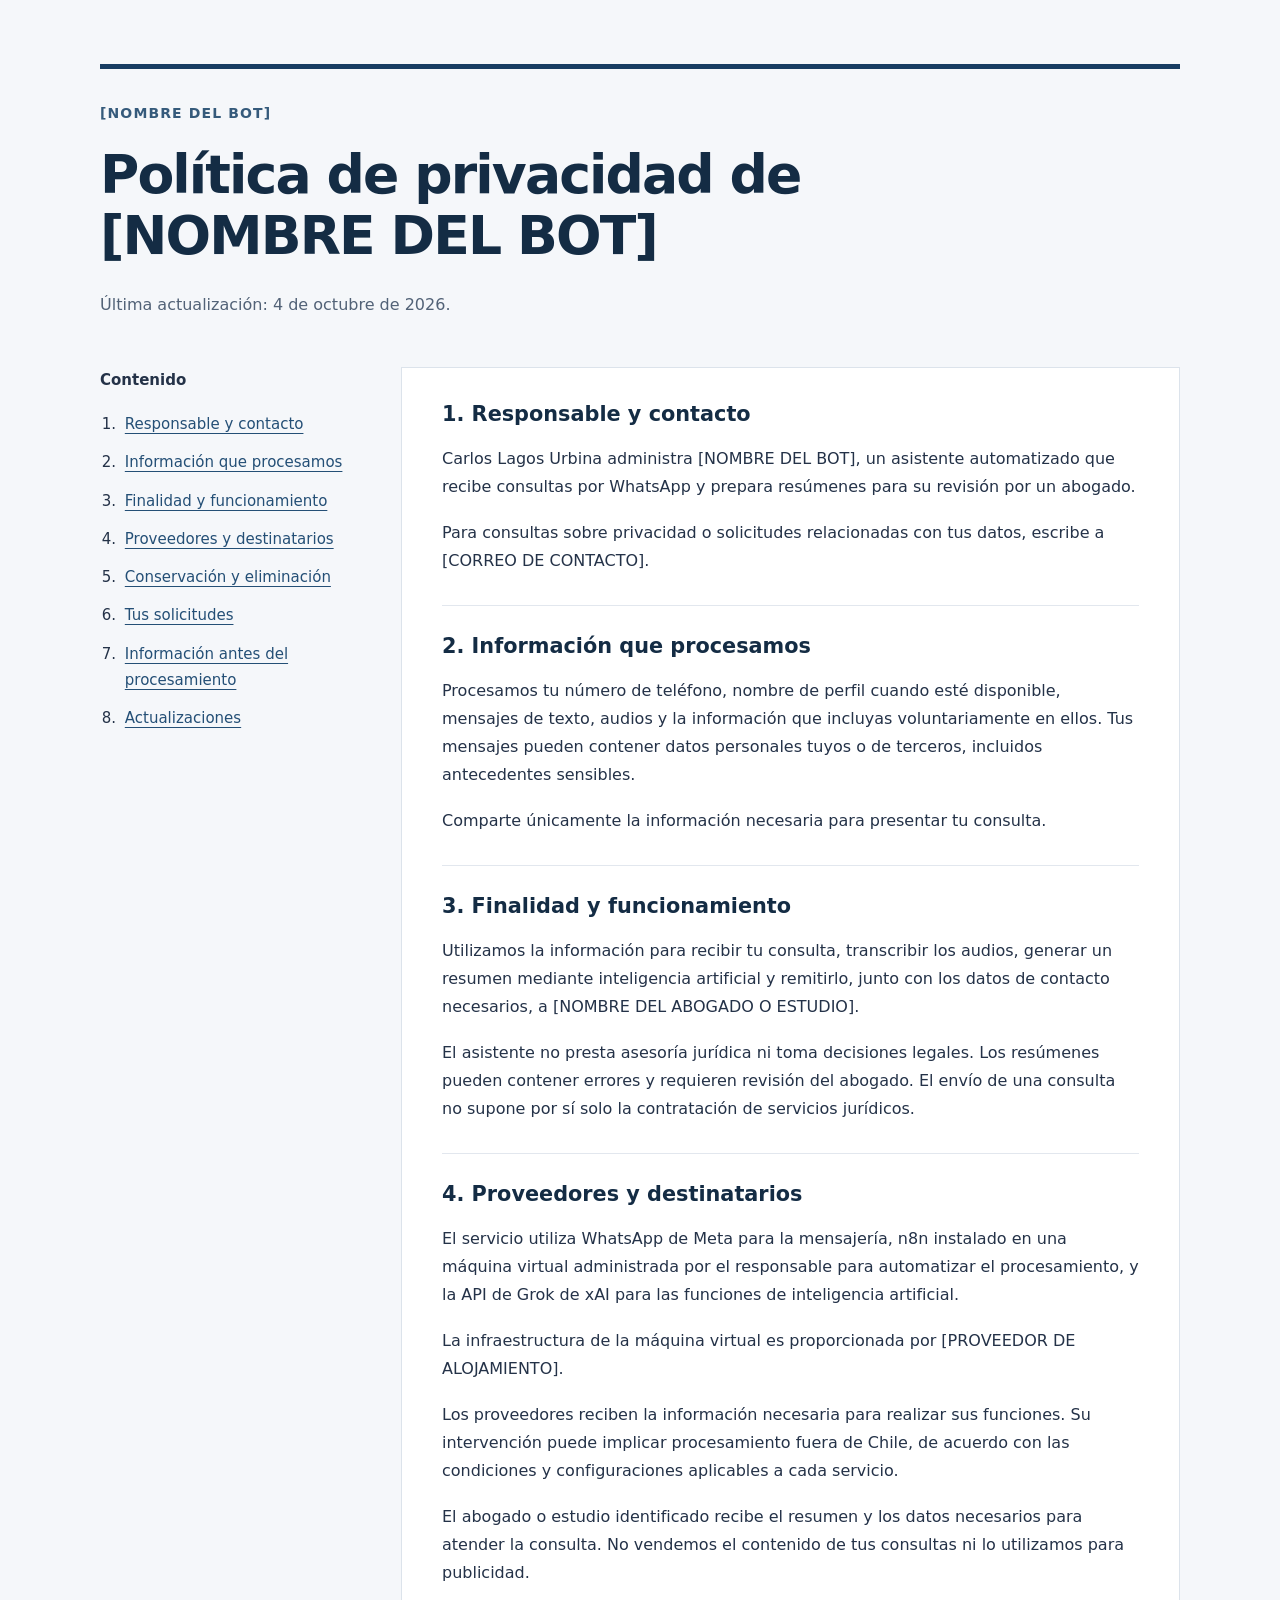
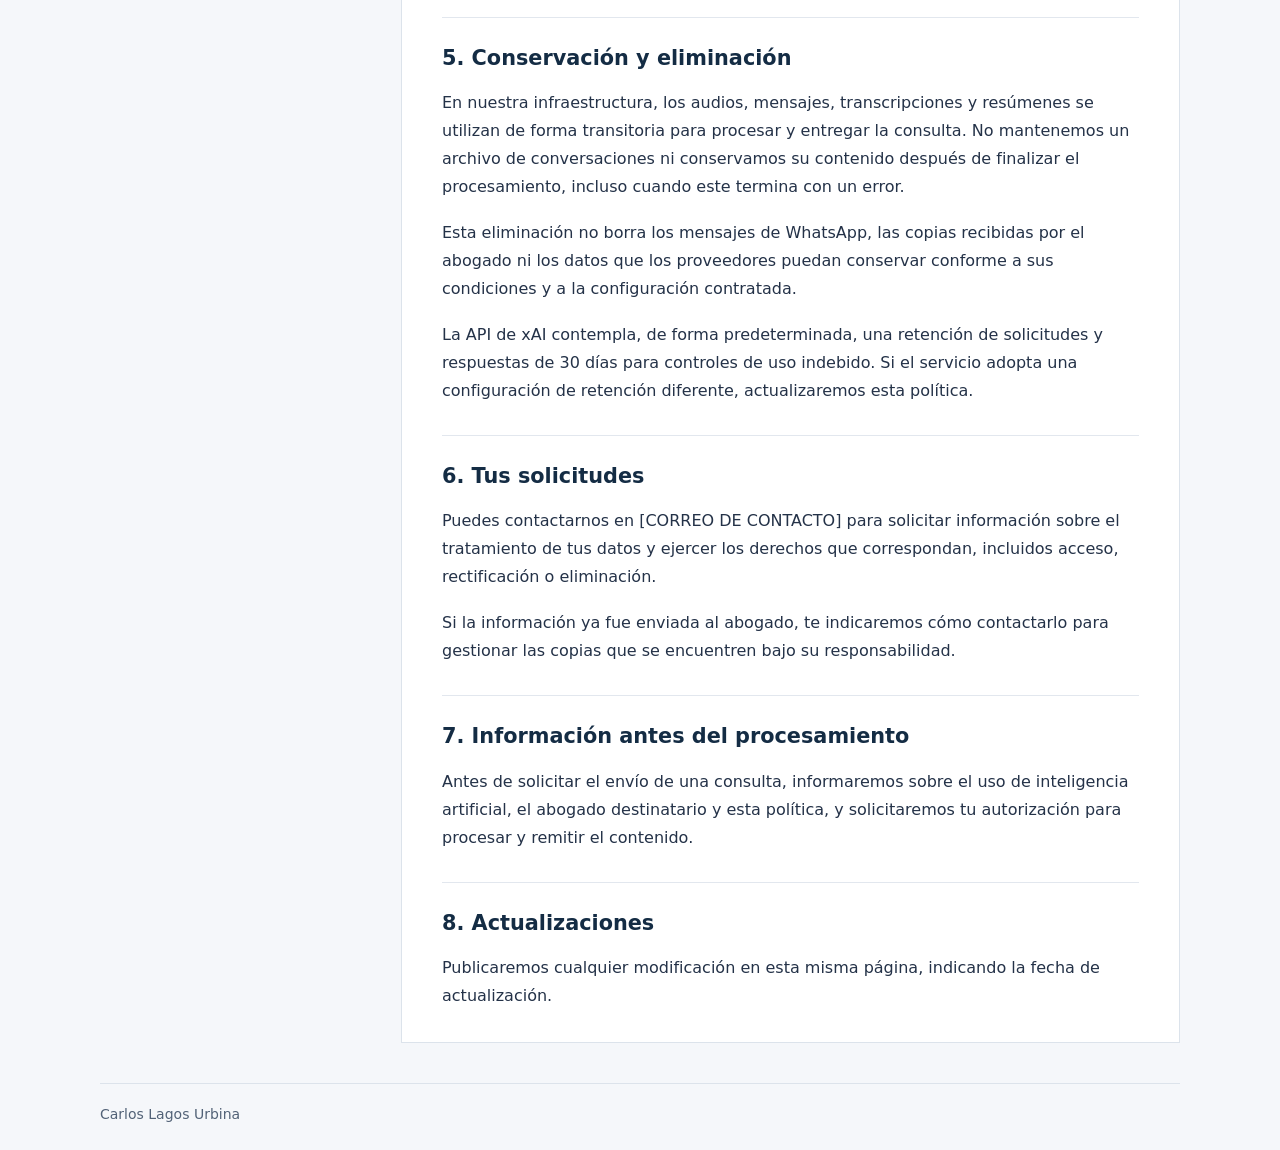
==== index.html @ d6b275cf "Add" ====
<!doctype html>
<html lang="es-CL">
<head>
<meta charset="utf-8">
<meta name="viewport" content="width=device-width, initial-scale=1">
<title>Política de privacidad de [NOMBRE DEL BOT]</title>
<meta name="description" content="Política de privacidad del asistente de consultas por WhatsApp administrado por Carlos Lagos Urbina.">
<meta name="color-scheme" content="light">
<link rel="stylesheet" href="./styles.css">
</head>
<body>
<a class="skip" href="#contenido">Ir al contenido</a>
<div class="layout">
<header><p class="eyebrow">[NOMBRE DEL BOT]</p><h1>Política de privacidad de [NOMBRE DEL BOT]</h1><p class="updated">Última actualización: <time datetime="2026-10-04">4 de octubre de 2026</time>.</p></header>
<div class="columns"><nav aria-label="Índice de la política"><p class="nav-title">Contenido</p><ol><li><a href="#seccion-1">Responsable y contacto</a></li><li><a href="#seccion-2">Información que procesamos</a></li><li><a href="#seccion-3">Finalidad y funcionamiento</a></li><li><a href="#seccion-4">Proveedores y destinatarios</a></li><li><a href="#seccion-5">Conservación y eliminación</a></li><li><a href="#seccion-6">Tus solicitudes</a></li><li><a href="#seccion-7">Información antes del procesamiento</a></li><li><a href="#seccion-8">Actualizaciones</a></li></ol></nav><main id="contenido"><section id="seccion-1" aria-labelledby="titulo-1"><h2 id="titulo-1">1. Responsable y contacto</h2><p>Carlos Lagos Urbina administra [NOMBRE DEL BOT], un asistente automatizado que recibe consultas por WhatsApp y prepara resúmenes para su revisión por un abogado.</p><p>Para consultas sobre privacidad o solicitudes relacionadas con tus datos, escribe a [CORREO DE CONTACTO].</p></section><section id="seccion-2" aria-labelledby="titulo-2"><h2 id="titulo-2">2. Información que procesamos</h2><p>Procesamos tu número de teléfono, nombre de perfil cuando esté disponible, mensajes de texto, audios y la información que incluyas voluntariamente en ellos. Tus mensajes pueden contener datos personales tuyos o de terceros, incluidos antecedentes sensibles.</p><p>Comparte únicamente la información necesaria para presentar tu consulta.</p></section><section id="seccion-3" aria-labelledby="titulo-3"><h2 id="titulo-3">3. Finalidad y funcionamiento</h2><p>Utilizamos la información para recibir tu consulta, transcribir los audios, generar un resumen mediante inteligencia artificial y remitirlo, junto con los datos de contacto necesarios, a [NOMBRE DEL ABOGADO O ESTUDIO].</p><p>El asistente no presta asesoría jurídica ni toma decisiones legales. Los resúmenes pueden contener errores y requieren revisión del abogado. El envío de una consulta no supone por sí solo la contratación de servicios jurídicos.</p></section><section id="seccion-4" aria-labelledby="titulo-4"><h2 id="titulo-4">4. Proveedores y destinatarios</h2><p>El servicio utiliza WhatsApp de Meta para la mensajería, n8n instalado en una máquina virtual administrada por el responsable para automatizar el procesamiento, y la API de Grok de xAI para las funciones de inteligencia artificial.</p><p>La infraestructura de la máquina virtual es proporcionada por [PROVEEDOR DE ALOJAMIENTO].</p><p>Los proveedores reciben la información necesaria para realizar sus funciones. Su intervención puede implicar procesamiento fuera de Chile, de acuerdo con las condiciones y configuraciones aplicables a cada servicio.</p><p>El abogado o estudio identificado recibe el resumen y los datos necesarios para atender la consulta. No vendemos el contenido de tus consultas ni lo utilizamos para publicidad.</p></section><section id="seccion-5" aria-labelledby="titulo-5"><h2 id="titulo-5">5. Conservación y eliminación</h2><p>En nuestra infraestructura, los audios, mensajes, transcripciones y resúmenes se utilizan de forma transitoria para procesar y entregar la consulta. No mantenemos un archivo de conversaciones ni conservamos su contenido después de finalizar el procesamiento, incluso cuando este termina con un error.</p><p>Esta eliminación no borra los mensajes de WhatsApp, las copias recibidas por el abogado ni los datos que los proveedores puedan conservar conforme a sus condiciones y a la configuración contratada.</p><p>La API de xAI contempla, de forma predeterminada, una retención de solicitudes y respuestas de 30 días para controles de uso indebido. Si el servicio adopta una configuración de retención diferente, actualizaremos esta política.</p></section><section id="seccion-6" aria-labelledby="titulo-6"><h2 id="titulo-6">6. Tus solicitudes</h2><p>Puedes contactarnos en [CORREO DE CONTACTO] para solicitar información sobre el tratamiento de tus datos y ejercer los derechos que correspondan, incluidos acceso, rectificación o eliminación.</p><p>Si la información ya fue enviada al abogado, te indicaremos cómo contactarlo para gestionar las copias que se encuentren bajo su responsabilidad.</p></section><section id="seccion-7" aria-labelledby="titulo-7"><h2 id="titulo-7">7. Información antes del procesamiento</h2><p>Antes de solicitar el envío de una consulta, informaremos sobre el uso de inteligencia artificial, el abogado destinatario y esta política, y solicitaremos tu autorización para procesar y remitir el contenido.</p></section><section id="seccion-8" aria-labelledby="titulo-8"><h2 id="titulo-8">8. Actualizaciones</h2><p>Publicaremos cualquier modificación en esta misma página, indicando la fecha de actualización.</p></section></main></div>
<footer>Carlos Lagos Urbina</footer>
</div>
</body>
</html>
---- styles.css ----
*{box-sizing:border-box}html{scroll-padding-top:2rem}body{margin:0;background:#f5f7fa;color:#243248;font:1rem/1.75 system-ui,-apple-system,BlinkMacSystemFont,"Segoe UI",sans-serif}.layout{max-width:1160px;margin:auto;padding:64px 40px 24px}header{border-top:5px solid #183d62;padding-top:32px;margin-bottom:48px}.eyebrow{font-weight:700;color:#355a7b;letter-spacing:.08em;font-size:.875rem}h1{font-size:clamp(2rem,5vw,3.35rem);line-height:1.15;letter-spacing:-.035em;max-width:900px;margin:18px 0 24px;color:#142c44;overflow-wrap:anywhere}.updated{color:#526277}.columns{display:grid;grid-template-columns:245px minmax(0,1fr);gap:56px}nav{align-self:start;position:sticky;top:24px;font-size:.9375rem}.nav-title{font-weight:700;margin-top:0}ol{padding-left:1.3rem}li{padding-left:.25rem;margin-bottom:12px}a{color:#244f76;text-underline-offset:4px}a:hover{color:#0b243c}a:focus-visible{outline:3px solid #a65c00;outline-offset:4px}main{min-width:0;background:white;border:1px solid #dce3eb;padding:32px 40px}section+section{border-top:1px solid #e2e7ee;margin-top:30px;padding-top:26px}h2{font-size:1.3rem;line-height:1.4;color:#142c44;margin:0 0 16px}p{margin:0 0 18px;overflow-wrap:anywhere}section p:last-child{margin-bottom:0}footer{margin-top:40px;border-top:1px solid #dce3eb;padding-top:18px;font-size:.875rem;color:#526277}.skip{position:absolute;left:16px;top:-100px;background:white;padding:12px;z-index:10}.skip:focus{top:12px}@media(max-width:800px){.layout{padding:28px 20px 20px}.columns{grid-template-columns:1fr;gap:24px}header{margin-bottom:24px}nav{position:static}nav ol{columns:2;column-gap:28px}nav li{break-inside:avoid}main{padding:24px}}@media(max-width:440px){nav ol{columns:1}main{padding:22px 18px}}@media print{body{background:white;color:black}.layout{padding:0;max-width:none}.columns{display:block}nav,.skip{display:none}main{border:0;padding:0}header{margin-bottom:24px}h1{font-size:26pt}h2{break-after:avoid}p{orphans:3;widows:3}}
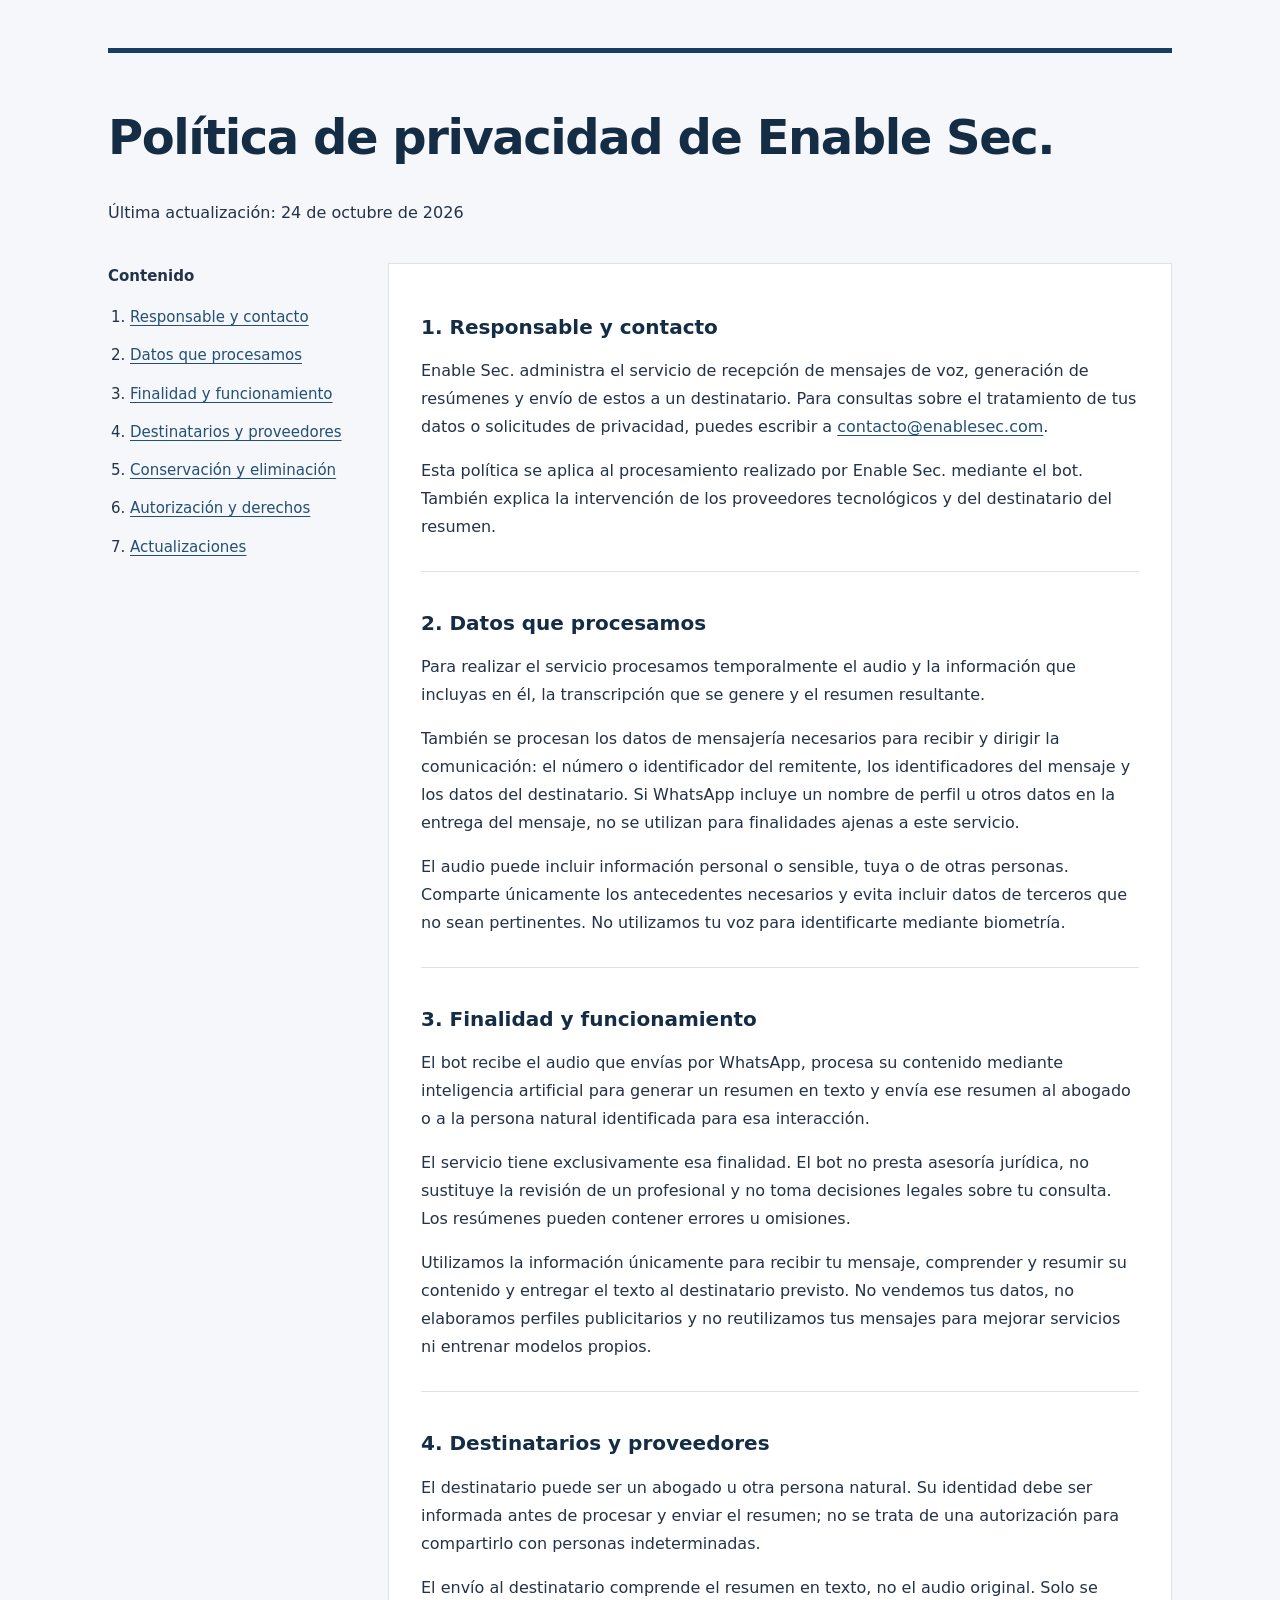
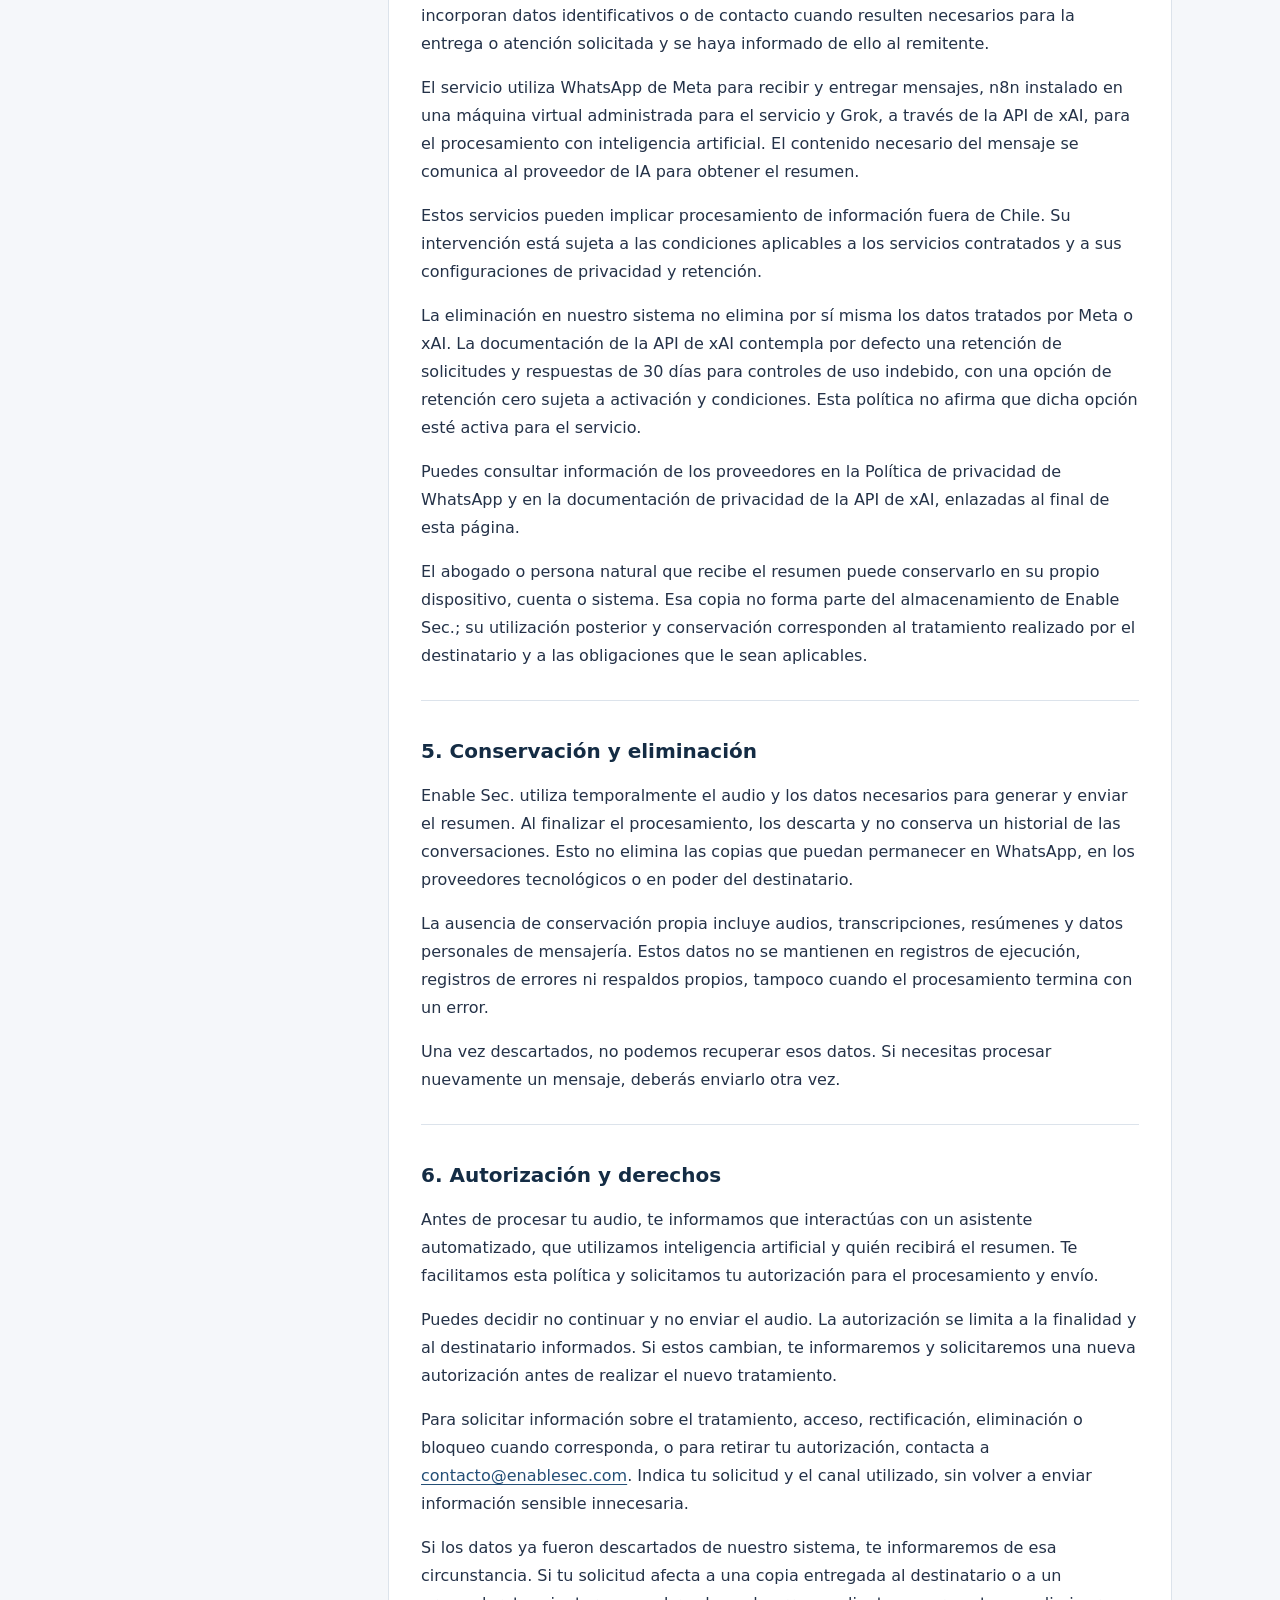
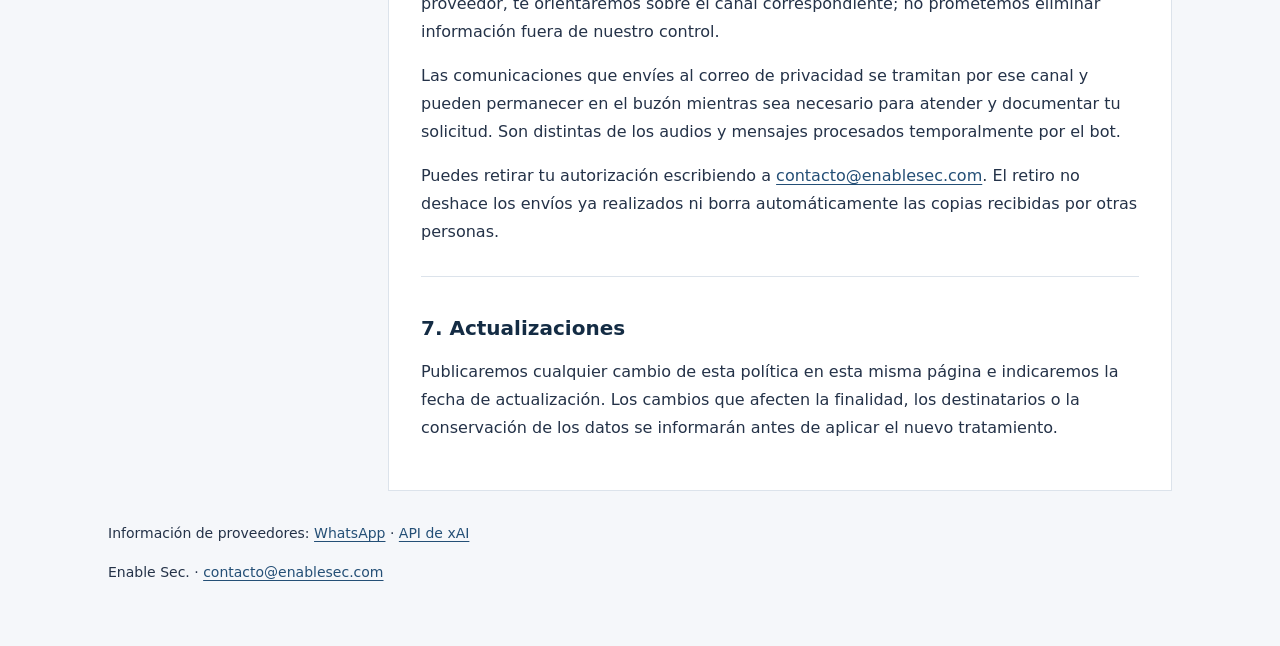
==== commit 48c66252: "Add files via upload" ====
--- a/index.html
+++ b/index.html
@@ -1,19 +1 @@
-<!doctype html>
-<html lang="es-CL">
-<head>
-<meta charset="utf-8">
-<meta name="viewport" content="width=device-width, initial-scale=1">
-<title>Política de privacidad de [NOMBRE DEL BOT]</title>
-<meta name="description" content="Política de privacidad del asistente de consultas por WhatsApp administrado por Carlos Lagos Urbina.">
-<meta name="color-scheme" content="light">
-<link rel="stylesheet" href="./styles.css">
-</head>
-<body>
-<a class="skip" href="#contenido">Ir al contenido</a>
-<div class="layout">
-<header><p class="eyebrow">[NOMBRE DEL BOT]</p><h1>Política de privacidad de [NOMBRE DEL BOT]</h1><p class="updated">Última actualización: <time datetime="2026-10-04">4 de octubre de 2026</time>.</p></header>
-<div class="columns"><nav aria-label="Índice de la política"><p class="nav-title">Contenido</p><ol><li><a href="#seccion-1">Responsable y contacto</a></li><li><a href="#seccion-2">Información que procesamos</a></li><li><a href="#seccion-3">Finalidad y funcionamiento</a></li><li><a href="#seccion-4">Proveedores y destinatarios</a></li><li><a href="#seccion-5">Conservación y eliminación</a></li><li><a href="#seccion-6">Tus solicitudes</a></li><li><a href="#seccion-7">Información antes del procesamiento</a></li><li><a href="#seccion-8">Actualizaciones</a></li></ol></nav><main id="contenido"><section id="seccion-1" aria-labelledby="titulo-1"><h2 id="titulo-1">1. Responsable y contacto</h2><p>Carlos Lagos Urbina administra [NOMBRE DEL BOT], un asistente automatizado que recibe consultas por WhatsApp y prepara resúmenes para su revisión por un abogado.</p><p>Para consultas sobre privacidad o solicitudes relacionadas con tus datos, escribe a [CORREO DE CONTACTO].</p></section><section id="seccion-2" aria-labelledby="titulo-2"><h2 id="titulo-2">2. Información que procesamos</h2><p>Procesamos tu número de teléfono, nombre de perfil cuando esté disponible, mensajes de texto, audios y la información que incluyas voluntariamente en ellos. Tus mensajes pueden contener datos personales tuyos o de terceros, incluidos antecedentes sensibles.</p><p>Comparte únicamente la información necesaria para presentar tu consulta.</p></section><section id="seccion-3" aria-labelledby="titulo-3"><h2 id="titulo-3">3. Finalidad y funcionamiento</h2><p>Utilizamos la información para recibir tu consulta, transcribir los audios, generar un resumen mediante inteligencia artificial y remitirlo, junto con los datos de contacto necesarios, a [NOMBRE DEL ABOGADO O ESTUDIO].</p><p>El asistente no presta asesoría jurídica ni toma decisiones legales. Los resúmenes pueden contener errores y requieren revisión del abogado. El envío de una consulta no supone por sí solo la contratación de servicios jurídicos.</p></section><section id="seccion-4" aria-labelledby="titulo-4"><h2 id="titulo-4">4. Proveedores y destinatarios</h2><p>El servicio utiliza WhatsApp de Meta para la mensajería, n8n instalado en una máquina virtual administrada por el responsable para automatizar el procesamiento, y la API de Grok de xAI para las funciones de inteligencia artificial.</p><p>La infraestructura de la máquina virtual es proporcionada por [PROVEEDOR DE ALOJAMIENTO].</p><p>Los proveedores reciben la información necesaria para realizar sus funciones. Su intervención puede implicar procesamiento fuera de Chile, de acuerdo con las condiciones y configuraciones aplicables a cada servicio.</p><p>El abogado o estudio identificado recibe el resumen y los datos necesarios para atender la consulta. No vendemos el contenido de tus consultas ni lo utilizamos para publicidad.</p></section><section id="seccion-5" aria-labelledby="titulo-5"><h2 id="titulo-5">5. Conservación y eliminación</h2><p>En nuestra infraestructura, los audios, mensajes, transcripciones y resúmenes se utilizan de forma transitoria para procesar y entregar la consulta. No mantenemos un archivo de conversaciones ni conservamos su contenido después de finalizar el procesamiento, incluso cuando este termina con un error.</p><p>Esta eliminación no borra los mensajes de WhatsApp, las copias recibidas por el abogado ni los datos que los proveedores puedan conservar conforme a sus condiciones y a la configuración contratada.</p><p>La API de xAI contempla, de forma predeterminada, una retención de solicitudes y respuestas de 30 días para controles de uso indebido. Si el servicio adopta una configuración de retención diferente, actualizaremos esta política.</p></section><section id="seccion-6" aria-labelledby="titulo-6"><h2 id="titulo-6">6. Tus solicitudes</h2><p>Puedes contactarnos en [CORREO DE CONTACTO] para solicitar información sobre el tratamiento de tus datos y ejercer los derechos que correspondan, incluidos acceso, rectificación o eliminación.</p><p>Si la información ya fue enviada al abogado, te indicaremos cómo contactarlo para gestionar las copias que se encuentren bajo su responsabilidad.</p></section><section id="seccion-7" aria-labelledby="titulo-7"><h2 id="titulo-7">7. Información antes del procesamiento</h2><p>Antes de solicitar el envío de una consulta, informaremos sobre el uso de inteligencia artificial, el abogado destinatario y esta política, y solicitaremos tu autorización para procesar y remitir el contenido.</p></section><section id="seccion-8" aria-labelledby="titulo-8"><h2 id="titulo-8">8. Actualizaciones</h2><p>Publicaremos cualquier modificación en esta misma página, indicando la fecha de actualización.</p></section></main></div>
-<footer>Carlos Lagos Urbina</footer>
-</div>
-</body>
-</html>
+<!doctype html><html lang="es-CL"><head><meta charset="utf-8"><meta name="viewport" content="width=device-width,initial-scale=1"><title>Política de privacidad de Enable Sec.</title><meta name="description" content="Tratamiento temporal de audios para generar resúmenes y enviarlos al destinatario informado mediante el bot de Enable Sec."><style>*{box-sizing:border-box}body{margin:0;background:#f5f7fa;color:#243248;font:1rem/1.75 system-ui,-apple-system,"Segoe UI",sans-serif}.layout{max-width:1120px;margin:auto;padding:48px 28px}header{border-top:5px solid #183d62;padding-top:24px;margin-bottom:36px}h1{font-size:clamp(2rem,5vw,3rem);line-height:1.2;color:#142c44;letter-spacing:-.03em}h2{font-size:1.25rem;line-height:1.4;color:#142c44}.columns{display:grid;grid-template-columns:240px minmax(0,1fr);gap:40px}nav{position:sticky;top:24px;align-self:start;font-size:.9375rem}nav ol{padding-left:22px}li{margin:0 0 12px}main{background:white;border:1px solid #dce3eb;padding:32px}section+section{border-top:1px solid #dce3eb;margin-top:30px;padding-top:20px}p{overflow-wrap:anywhere}a{color:#244f76;text-underline-offset:3px}a:focus-visible{outline:3px solid #a65c00;outline-offset:4px}footer{margin-top:30px;font-size:.875rem}.skip{position:absolute;top:-80px;left:12px;background:white;padding:10px}.skip:focus{top:10px}section{scroll-margin-top:24px}@media(max-width:780px){.columns{grid-template-columns:1fr;gap:20px}nav{position:static}.layout{padding:24px 18px}main{padding:24px 20px}}@media print{nav,.skip{display:none}.columns{display:block}.layout,main{padding:0}main{border:0}body{background:white}h2{break-after:avoid}}</style></head><body><a class="skip" href="#contenido">Ir al contenido</a><div class="layout"><header><h1>Política de privacidad de Enable Sec.</h1><p>Última actualización: <time datetime="2026-10-24">24 de octubre de 2026</time></p></header><div class="columns"><nav aria-label="Contenido"><strong>Contenido</strong><ol><li><a href="#seccion-1">Responsable y contacto</a></li><li><a href="#seccion-2">Datos que procesamos</a></li><li><a href="#seccion-3">Finalidad y funcionamiento</a></li><li><a href="#seccion-4">Destinatarios y proveedores</a></li><li><a href="#seccion-5">Conservación y eliminación</a></li><li><a href="#seccion-6">Autorización y derechos</a></li><li><a href="#seccion-7">Actualizaciones</a></li></ol></nav><main id="contenido"><section id="seccion-1"><h2>1. Responsable y contacto</h2><p>Enable Sec. administra el servicio de recepción de mensajes de voz, generación de resúmenes y envío de estos a un destinatario. Para consultas sobre el tratamiento de tus datos o solicitudes de privacidad, puedes escribir a <a href="mailto:contacto@enablesec.com">contacto@enablesec.com</a>.</p><p>Esta política se aplica al procesamiento realizado por Enable Sec. mediante el bot. También explica la intervención de los proveedores tecnológicos y del destinatario del resumen.</p></section><section id="seccion-2"><h2>2. Datos que procesamos</h2><p>Para realizar el servicio procesamos temporalmente el audio y la información que incluyas en él, la transcripción que se genere y el resumen resultante.</p><p>También se procesan los datos de mensajería necesarios para recibir y dirigir la comunicación: el número o identificador del remitente, los identificadores del mensaje y los datos del destinatario. Si WhatsApp incluye un nombre de perfil u otros datos en la entrega del mensaje, no se utilizan para finalidades ajenas a este servicio.</p><p>El audio puede incluir información personal o sensible, tuya o de otras personas. Comparte únicamente los antecedentes necesarios y evita incluir datos de terceros que no sean pertinentes. No utilizamos tu voz para identificarte mediante biometría.</p></section><section id="seccion-3"><h2>3. Finalidad y funcionamiento</h2><p>El bot recibe el audio que envías por WhatsApp, procesa su contenido mediante inteligencia artificial para generar un resumen en texto y envía ese resumen al abogado o a la persona natural identificada para esa interacción.</p><p>El servicio tiene exclusivamente esa finalidad. El bot no presta asesoría jurídica, no sustituye la revisión de un profesional y no toma decisiones legales sobre tu consulta. Los resúmenes pueden contener errores u omisiones.</p><p>Utilizamos la información únicamente para recibir tu mensaje, comprender y resumir su contenido y entregar el texto al destinatario previsto. No vendemos tus datos, no elaboramos perfiles publicitarios y no reutilizamos tus mensajes para mejorar servicios ni entrenar modelos propios.</p></section><section id="seccion-4"><h2>4. Destinatarios y proveedores</h2><p>El destinatario puede ser un abogado u otra persona natural. Su identidad debe ser informada antes de procesar y enviar el resumen; no se trata de una autorización para compartirlo con personas indeterminadas.</p><p>El envío al destinatario comprende el resumen en texto, no el audio original. Solo se incorporan datos identificativos o de contacto cuando resulten necesarios para la entrega o atención solicitada y se haya informado de ello al remitente.</p><p>El servicio utiliza WhatsApp de Meta para recibir y entregar mensajes, n8n instalado en una máquina virtual administrada para el servicio y Grok, a través de la API de xAI, para el procesamiento con inteligencia artificial. El contenido necesario del mensaje se comunica al proveedor de IA para obtener el resumen.</p><p>Estos servicios pueden implicar procesamiento de información fuera de Chile. Su intervención está sujeta a las condiciones aplicables a los servicios contratados y a sus configuraciones de privacidad y retención.</p><p>La eliminación en nuestro sistema no elimina por sí misma los datos tratados por Meta o xAI. La documentación de la API de xAI contempla por defecto una retención de solicitudes y respuestas de 30 días para controles de uso indebido, con una opción de retención cero sujeta a activación y condiciones. Esta política no afirma que dicha opción esté activa para el servicio.</p><p>Puedes consultar información de los proveedores en la Política de privacidad de WhatsApp y en la documentación de privacidad de la API de xAI, enlazadas al final de esta página.</p><p>El abogado o persona natural que recibe el resumen puede conservarlo en su propio dispositivo, cuenta o sistema. Esa copia no forma parte del almacenamiento de Enable Sec.; su utilización posterior y conservación corresponden al tratamiento realizado por el destinatario y a las obligaciones que le sean aplicables.</p></section><section id="seccion-5"><h2>5. Conservación y eliminación</h2><p>Enable Sec. utiliza temporalmente el audio y los datos necesarios para generar y enviar el resumen. Al finalizar el procesamiento, los descarta y no conserva un historial de las conversaciones. Esto no elimina las copias que puedan permanecer en WhatsApp, en los proveedores tecnológicos o en poder del destinatario.</p><p>La ausencia de conservación propia incluye audios, transcripciones, resúmenes y datos personales de mensajería. Estos datos no se mantienen en registros de ejecución, registros de errores ni respaldos propios, tampoco cuando el procesamiento termina con un error.</p><p>Una vez descartados, no podemos recuperar esos datos. Si necesitas procesar nuevamente un mensaje, deberás enviarlo otra vez.</p></section><section id="seccion-6"><h2>6. Autorización y derechos</h2><p>Antes de procesar tu audio, te informamos que interactúas con un asistente automatizado, que utilizamos inteligencia artificial y quién recibirá el resumen. Te facilitamos esta política y solicitamos tu autorización para el procesamiento y envío.</p><p>Puedes decidir no continuar y no enviar el audio. La autorización se limita a la finalidad y al destinatario informados. Si estos cambian, te informaremos y solicitaremos una nueva autorización antes de realizar el nuevo tratamiento.</p><p>Para solicitar información sobre el tratamiento, acceso, rectificación, eliminación o bloqueo cuando corresponda, o para retirar tu autorización, contacta a <a href="mailto:contacto@enablesec.com">contacto@enablesec.com</a>. Indica tu solicitud y el canal utilizado, sin volver a enviar información sensible innecesaria.</p><p>Si los datos ya fueron descartados de nuestro sistema, te informaremos de esa circunstancia. Si tu solicitud afecta a una copia entregada al destinatario o a un proveedor, te orientaremos sobre el canal correspondiente; no prometemos eliminar información fuera de nuestro control.</p><p>Las comunicaciones que envíes al correo de privacidad se tramitan por ese canal y pueden permanecer en el buzón mientras sea necesario para atender y documentar tu solicitud. Son distintas de los audios y mensajes procesados temporalmente por el bot.</p><p>Puedes retirar tu autorización escribiendo a <a href="mailto:contacto@enablesec.com">contacto@enablesec.com</a>. El retiro no deshace los envíos ya realizados ni borra automáticamente las copias recibidas por otras personas.</p></section><section id="seccion-7"><h2>7. Actualizaciones</h2><p>Publicaremos cualquier cambio de esta política en esta misma página e indicaremos la fecha de actualización. Los cambios que afecten la finalidad, los destinatarios o la conservación de los datos se informarán antes de aplicar el nuevo tratamiento.</p></section></main></div><footer><p>Información de proveedores: <a href="https://www.whatsapp.com/legal/privacy-policy">WhatsApp</a> · <a href="https://docs.x.ai/developers/faq/security">API de xAI</a></p><p>Enable Sec. · <a href="mailto:contacto@enablesec.com">contacto@enablesec.com</a></p></footer></div></body></html>
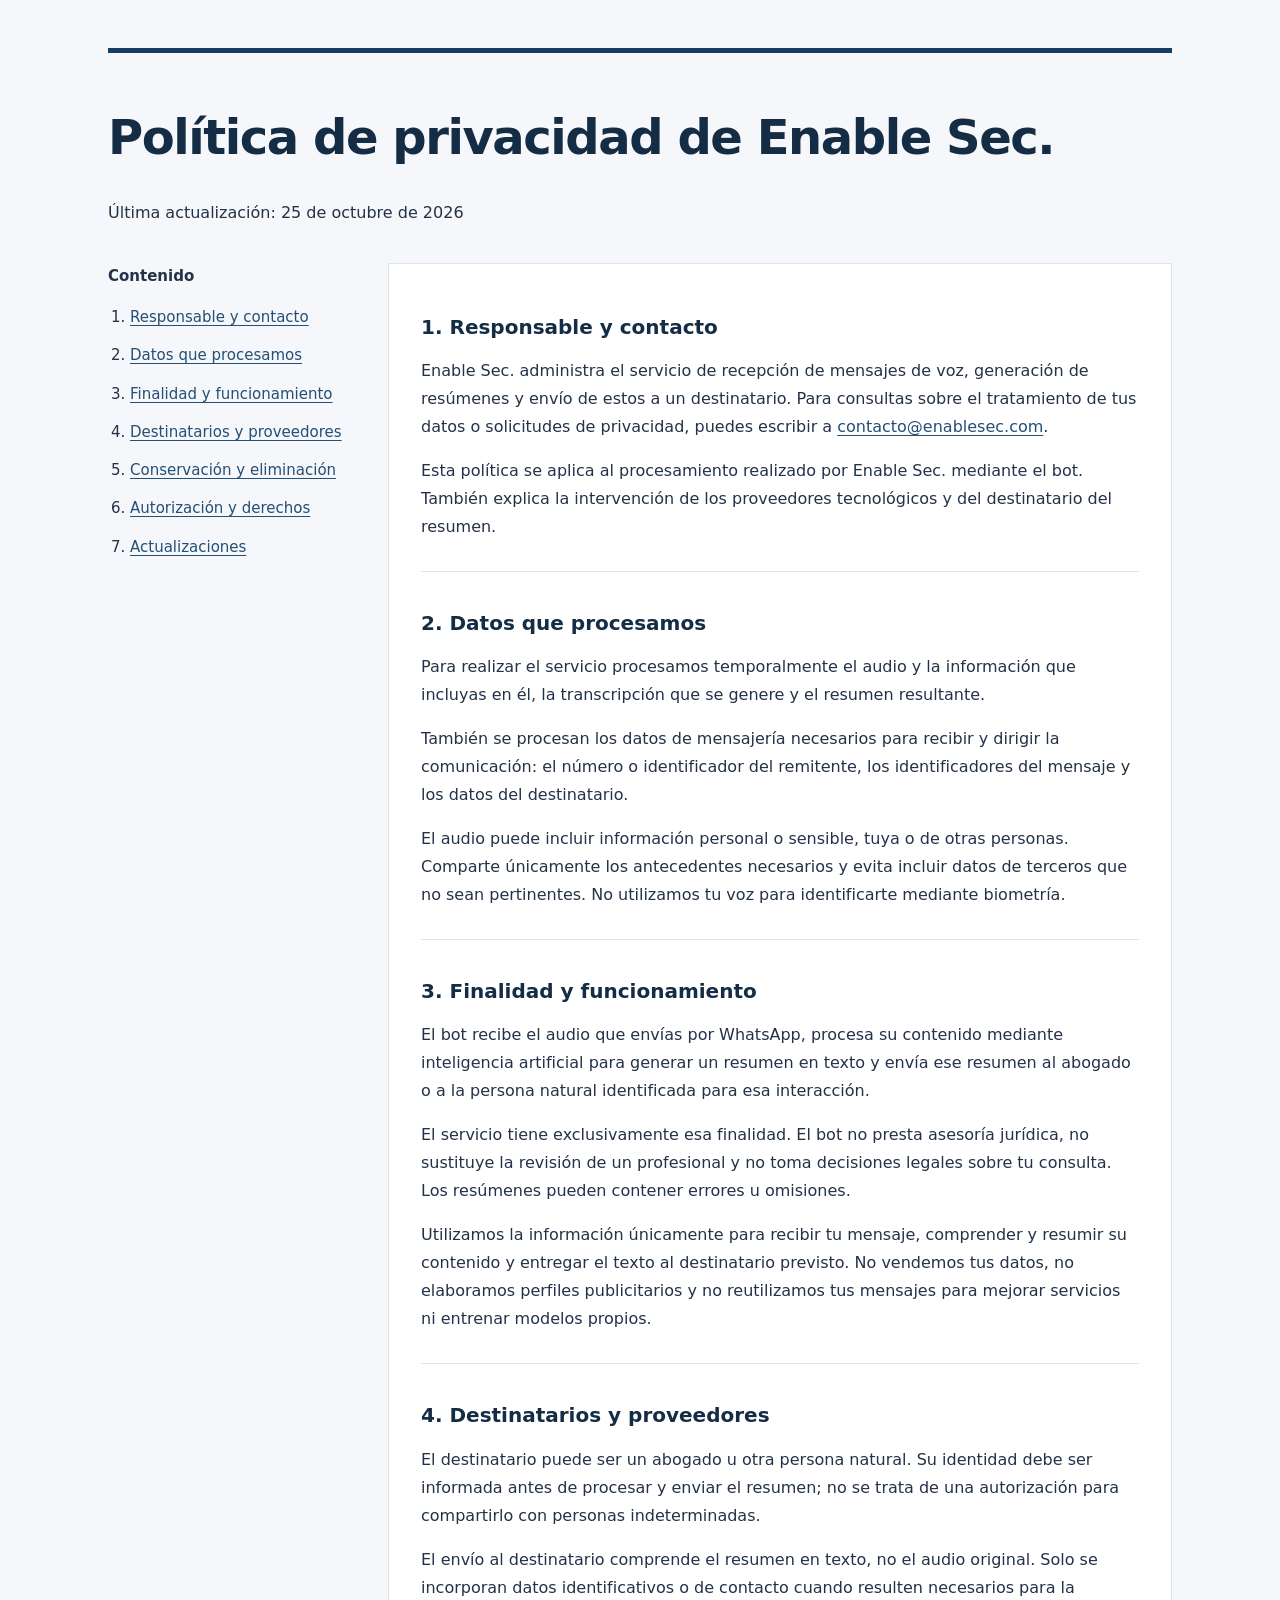
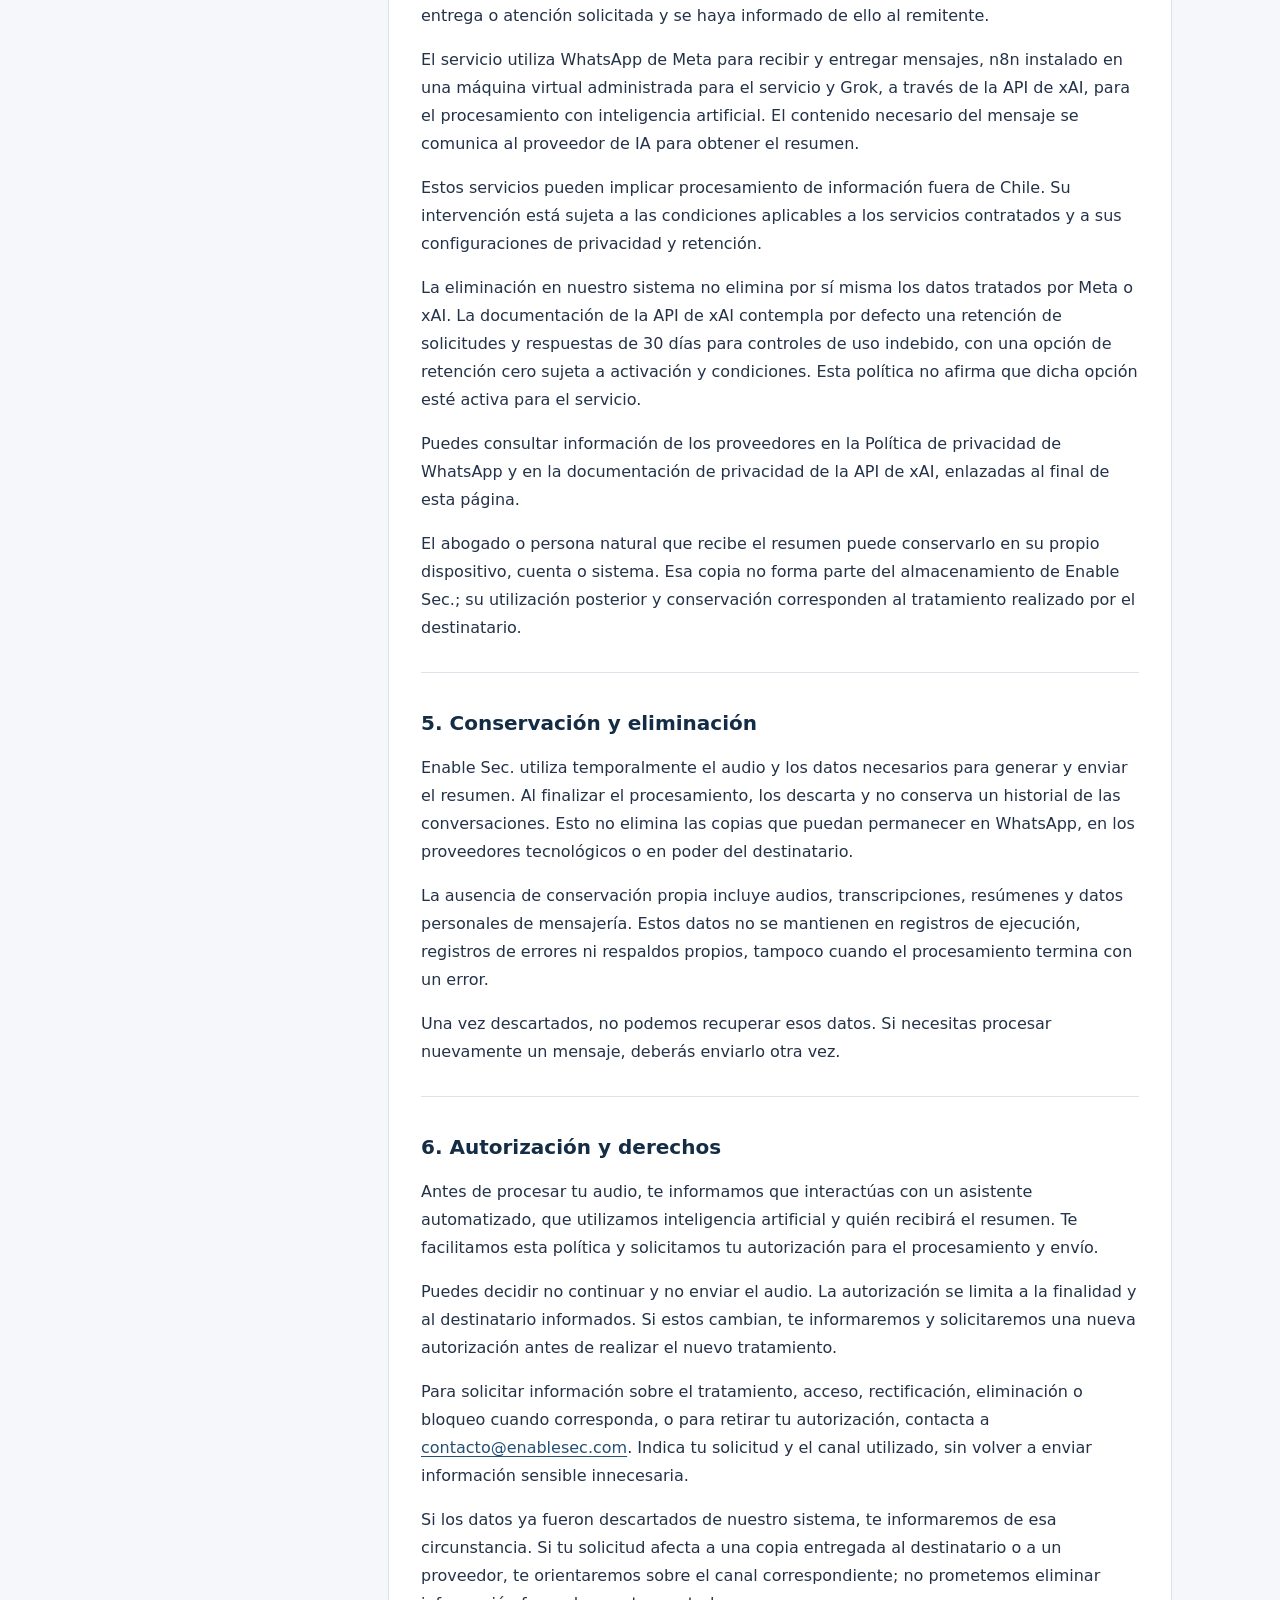
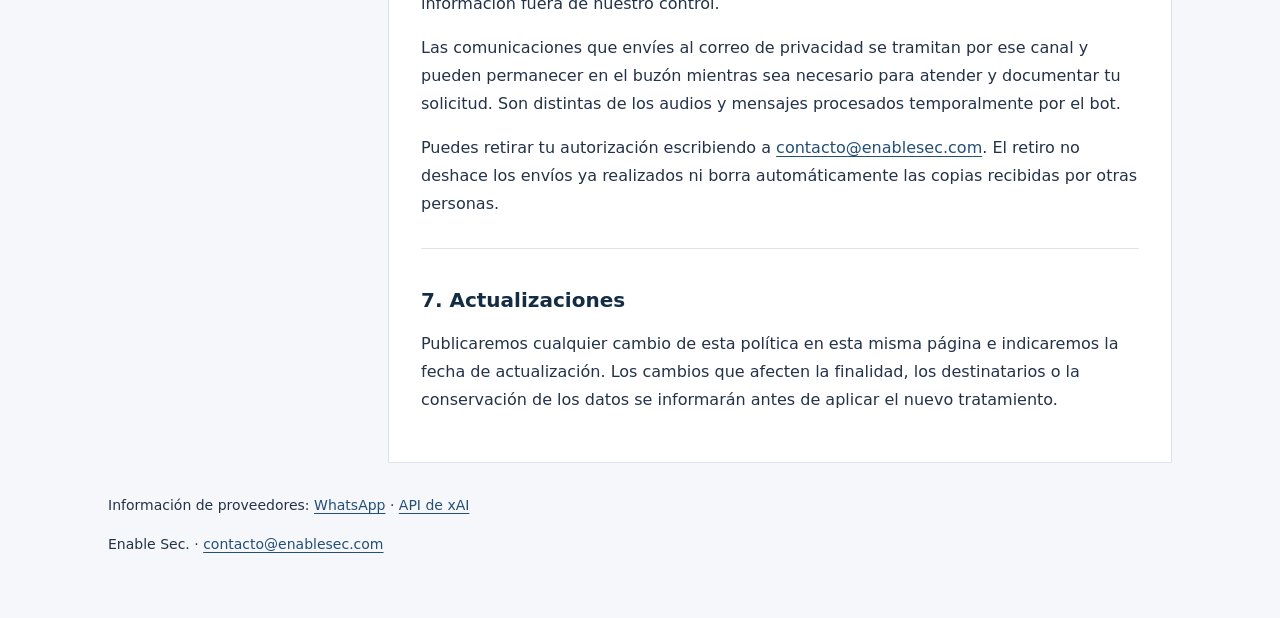
==== commit e1f65a2d: "fix" ====
--- a/index.html
+++ b/index.html
@@ -1 +1 @@
-<!doctype html><html lang="es-CL"><head><meta charset="utf-8"><meta name="viewport" content="width=device-width,initial-scale=1"><title>Política de privacidad de Enable Sec.</title><meta name="description" content="Tratamiento temporal de audios para generar resúmenes y enviarlos al destinatario informado mediante el bot de Enable Sec."><style>*{box-sizing:border-box}body{margin:0;background:#f5f7fa;color:#243248;font:1rem/1.75 system-ui,-apple-system,"Segoe UI",sans-serif}.layout{max-width:1120px;margin:auto;padding:48px 28px}header{border-top:5px solid #183d62;padding-top:24px;margin-bottom:36px}h1{font-size:clamp(2rem,5vw,3rem);line-height:1.2;color:#142c44;letter-spacing:-.03em}h2{font-size:1.25rem;line-height:1.4;color:#142c44}.columns{display:grid;grid-template-columns:240px minmax(0,1fr);gap:40px}nav{position:sticky;top:24px;align-self:start;font-size:.9375rem}nav ol{padding-left:22px}li{margin:0 0 12px}main{background:white;border:1px solid #dce3eb;padding:32px}section+section{border-top:1px solid #dce3eb;margin-top:30px;padding-top:20px}p{overflow-wrap:anywhere}a{color:#244f76;text-underline-offset:3px}a:focus-visible{outline:3px solid #a65c00;outline-offset:4px}footer{margin-top:30px;font-size:.875rem}.skip{position:absolute;top:-80px;left:12px;background:white;padding:10px}.skip:focus{top:10px}section{scroll-margin-top:24px}@media(max-width:780px){.columns{grid-template-columns:1fr;gap:20px}nav{position:static}.layout{padding:24px 18px}main{padding:24px 20px}}@media print{nav,.skip{display:none}.columns{display:block}.layout,main{padding:0}main{border:0}body{background:white}h2{break-after:avoid}}</style></head><body><a class="skip" href="#contenido">Ir al contenido</a><div class="layout"><header><h1>Política de privacidad de Enable Sec.</h1><p>Última actualización: <time datetime="2026-10-24">24 de octubre de 2026</time></p></header><div class="columns"><nav aria-label="Contenido"><strong>Contenido</strong><ol><li><a href="#seccion-1">Responsable y contacto</a></li><li><a href="#seccion-2">Datos que procesamos</a></li><li><a href="#seccion-3">Finalidad y funcionamiento</a></li><li><a href="#seccion-4">Destinatarios y proveedores</a></li><li><a href="#seccion-5">Conservación y eliminación</a></li><li><a href="#seccion-6">Autorización y derechos</a></li><li><a href="#seccion-7">Actualizaciones</a></li></ol></nav><main id="contenido"><section id="seccion-1"><h2>1. Responsable y contacto</h2><p>Enable Sec. administra el servicio de recepción de mensajes de voz, generación de resúmenes y envío de estos a un destinatario. Para consultas sobre el tratamiento de tus datos o solicitudes de privacidad, puedes escribir a <a href="mailto:contacto@enablesec.com">contacto@enablesec.com</a>.</p><p>Esta política se aplica al procesamiento realizado por Enable Sec. mediante el bot. También explica la intervención de los proveedores tecnológicos y del destinatario del resumen.</p></section><section id="seccion-2"><h2>2. Datos que procesamos</h2><p>Para realizar el servicio procesamos temporalmente el audio y la información que incluyas en él, la transcripción que se genere y el resumen resultante.</p><p>También se procesan los datos de mensajería necesarios para recibir y dirigir la comunicación: el número o identificador del remitente, los identificadores del mensaje y los datos del destinatario. Si WhatsApp incluye un nombre de perfil u otros datos en la entrega del mensaje, no se utilizan para finalidades ajenas a este servicio.</p><p>El audio puede incluir información personal o sensible, tuya o de otras personas. Comparte únicamente los antecedentes necesarios y evita incluir datos de terceros que no sean pertinentes. No utilizamos tu voz para identificarte mediante biometría.</p></section><section id="seccion-3"><h2>3. Finalidad y funcionamiento</h2><p>El bot recibe el audio que envías por WhatsApp, procesa su contenido mediante inteligencia artificial para generar un resumen en texto y envía ese resumen al abogado o a la persona natural identificada para esa interacción.</p><p>El servicio tiene exclusivamente esa finalidad. El bot no presta asesoría jurídica, no sustituye la revisión de un profesional y no toma decisiones legales sobre tu consulta. Los resúmenes pueden contener errores u omisiones.</p><p>Utilizamos la información únicamente para recibir tu mensaje, comprender y resumir su contenido y entregar el texto al destinatario previsto. No vendemos tus datos, no elaboramos perfiles publicitarios y no reutilizamos tus mensajes para mejorar servicios ni entrenar modelos propios.</p></section><section id="seccion-4"><h2>4. Destinatarios y proveedores</h2><p>El destinatario puede ser un abogado u otra persona natural. Su identidad debe ser informada antes de procesar y enviar el resumen; no se trata de una autorización para compartirlo con personas indeterminadas.</p><p>El envío al destinatario comprende el resumen en texto, no el audio original. Solo se incorporan datos identificativos o de contacto cuando resulten necesarios para la entrega o atención solicitada y se haya informado de ello al remitente.</p><p>El servicio utiliza WhatsApp de Meta para recibir y entregar mensajes, n8n instalado en una máquina virtual administrada para el servicio y Grok, a través de la API de xAI, para el procesamiento con inteligencia artificial. El contenido necesario del mensaje se comunica al proveedor de IA para obtener el resumen.</p><p>Estos servicios pueden implicar procesamiento de información fuera de Chile. Su intervención está sujeta a las condiciones aplicables a los servicios contratados y a sus configuraciones de privacidad y retención.</p><p>La eliminación en nuestro sistema no elimina por sí misma los datos tratados por Meta o xAI. La documentación de la API de xAI contempla por defecto una retención de solicitudes y respuestas de 30 días para controles de uso indebido, con una opción de retención cero sujeta a activación y condiciones. Esta política no afirma que dicha opción esté activa para el servicio.</p><p>Puedes consultar información de los proveedores en la Política de privacidad de WhatsApp y en la documentación de privacidad de la API de xAI, enlazadas al final de esta página.</p><p>El abogado o persona natural que recibe el resumen puede conservarlo en su propio dispositivo, cuenta o sistema. Esa copia no forma parte del almacenamiento de Enable Sec.; su utilización posterior y conservación corresponden al tratamiento realizado por el destinatario y a las obligaciones que le sean aplicables.</p></section><section id="seccion-5"><h2>5. Conservación y eliminación</h2><p>Enable Sec. utiliza temporalmente el audio y los datos necesarios para generar y enviar el resumen. Al finalizar el procesamiento, los descarta y no conserva un historial de las conversaciones. Esto no elimina las copias que puedan permanecer en WhatsApp, en los proveedores tecnológicos o en poder del destinatario.</p><p>La ausencia de conservación propia incluye audios, transcripciones, resúmenes y datos personales de mensajería. Estos datos no se mantienen en registros de ejecución, registros de errores ni respaldos propios, tampoco cuando el procesamiento termina con un error.</p><p>Una vez descartados, no podemos recuperar esos datos. Si necesitas procesar nuevamente un mensaje, deberás enviarlo otra vez.</p></section><section id="seccion-6"><h2>6. Autorización y derechos</h2><p>Antes de procesar tu audio, te informamos que interactúas con un asistente automatizado, que utilizamos inteligencia artificial y quién recibirá el resumen. Te facilitamos esta política y solicitamos tu autorización para el procesamiento y envío.</p><p>Puedes decidir no continuar y no enviar el audio. La autorización se limita a la finalidad y al destinatario informados. Si estos cambian, te informaremos y solicitaremos una nueva autorización antes de realizar el nuevo tratamiento.</p><p>Para solicitar información sobre el tratamiento, acceso, rectificación, eliminación o bloqueo cuando corresponda, o para retirar tu autorización, contacta a <a href="mailto:contacto@enablesec.com">contacto@enablesec.com</a>. Indica tu solicitud y el canal utilizado, sin volver a enviar información sensible innecesaria.</p><p>Si los datos ya fueron descartados de nuestro sistema, te informaremos de esa circunstancia. Si tu solicitud afecta a una copia entregada al destinatario o a un proveedor, te orientaremos sobre el canal correspondiente; no prometemos eliminar información fuera de nuestro control.</p><p>Las comunicaciones que envíes al correo de privacidad se tramitan por ese canal y pueden permanecer en el buzón mientras sea necesario para atender y documentar tu solicitud. Son distintas de los audios y mensajes procesados temporalmente por el bot.</p><p>Puedes retirar tu autorización escribiendo a <a href="mailto:contacto@enablesec.com">contacto@enablesec.com</a>. El retiro no deshace los envíos ya realizados ni borra automáticamente las copias recibidas por otras personas.</p></section><section id="seccion-7"><h2>7. Actualizaciones</h2><p>Publicaremos cualquier cambio de esta política en esta misma página e indicaremos la fecha de actualización. Los cambios que afecten la finalidad, los destinatarios o la conservación de los datos se informarán antes de aplicar el nuevo tratamiento.</p></section></main></div><footer><p>Información de proveedores: <a href="https://www.whatsapp.com/legal/privacy-policy">WhatsApp</a> · <a href="https://docs.x.ai/developers/faq/security">API de xAI</a></p><p>Enable Sec. · <a href="mailto:contacto@enablesec.com">contacto@enablesec.com</a></p></footer></div></body></html>+<!doctype html><html lang="es-CL"><head><meta charset="utf-8"><meta name="viewport" content="width=device-width,initial-scale=1"><title>Política de privacidad de Enable Sec.</title><meta name="description" content="Tratamiento temporal de audios para generar resúmenes y enviarlos al destinatario informado mediante el bot de Enable Sec."><style>*{box-sizing:border-box}body{margin:0;background:#f5f7fa;color:#243248;font:1rem/1.75 system-ui,-apple-system,"Segoe UI",sans-serif}.layout{max-width:1120px;margin:auto;padding:48px 28px}header{border-top:5px solid #183d62;padding-top:24px;margin-bottom:36px}h1{font-size:clamp(2rem,5vw,3rem);line-height:1.2;color:#142c44;letter-spacing:-.03em}h2{font-size:1.25rem;line-height:1.4;color:#142c44}.columns{display:grid;grid-template-columns:240px minmax(0,1fr);gap:40px}nav{position:sticky;top:24px;align-self:start;font-size:.9375rem}nav ol{padding-left:22px}li{margin:0 0 12px}main{background:white;border:1px solid #dce3eb;padding:32px}section+section{border-top:1px solid #dce3eb;margin-top:30px;padding-top:20px}p{overflow-wrap:anywhere}a{color:#244f76;text-underline-offset:3px}a:focus-visible{outline:3px solid #a65c00;outline-offset:4px}footer{margin-top:30px;font-size:.875rem}.skip{position:absolute;top:-80px;left:12px;background:white;padding:10px}.skip:focus{top:10px}section{scroll-margin-top:24px}@media(max-width:780px){.columns{grid-template-columns:1fr;gap:20px}nav{position:static}.layout{padding:24px 18px}main{padding:24px 20px}}@media print{nav,.skip{display:none}.columns{display:block}.layout,main{padding:0}main{border:0}body{background:white}h2{break-after:avoid}}</style></head><body><a class="skip" href="#contenido">Ir al contenido</a><div class="layout"><header><h1>Política de privacidad de Enable Sec.</h1><p>Última actualización: <time datetime="2026-10-25">25 de octubre de 2026</time></p></header><div class="columns"><nav aria-label="Contenido"><strong>Contenido</strong><ol><li><a href="#seccion-1">Responsable y contacto</a></li><li><a href="#seccion-2">Datos que procesamos</a></li><li><a href="#seccion-3">Finalidad y funcionamiento</a></li><li><a href="#seccion-4">Destinatarios y proveedores</a></li><li><a href="#seccion-5">Conservación y eliminación</a></li><li><a href="#seccion-6">Autorización y derechos</a></li><li><a href="#seccion-7">Actualizaciones</a></li></ol></nav><main id="contenido"><section id="seccion-1"><h2>1. Responsable y contacto</h2><p>Enable Sec. administra el servicio de recepción de mensajes de voz, generación de resúmenes y envío de estos a un destinatario. Para consultas sobre el tratamiento de tus datos o solicitudes de privacidad, puedes escribir a <a href="mailto:contacto@enablesec.com">contacto@enablesec.com</a>.</p><p>Esta política se aplica al procesamiento realizado por Enable Sec. mediante el bot. También explica la intervención de los proveedores tecnológicos y del destinatario del resumen.</p></section><section id="seccion-2"><h2>2. Datos que procesamos</h2><p>Para realizar el servicio procesamos temporalmente el audio y la información que incluyas en él, la transcripción que se genere y el resumen resultante.</p><p>También se procesan los datos de mensajería necesarios para recibir y dirigir la comunicación: el número o identificador del remitente, los identificadores del mensaje y los datos del destinatario.</p><p>El audio puede incluir información personal o sensible, tuya o de otras personas. Comparte únicamente los antecedentes necesarios y evita incluir datos de terceros que no sean pertinentes. No utilizamos tu voz para identificarte mediante biometría.</p></section><section id="seccion-3"><h2>3. Finalidad y funcionamiento</h2><p>El bot recibe el audio que envías por WhatsApp, procesa su contenido mediante inteligencia artificial para generar un resumen en texto y envía ese resumen al abogado o a la persona natural identificada para esa interacción.</p><p>El servicio tiene exclusivamente esa finalidad. El bot no presta asesoría jurídica, no sustituye la revisión de un profesional y no toma decisiones legales sobre tu consulta. Los resúmenes pueden contener errores u omisiones.</p><p>Utilizamos la información únicamente para recibir tu mensaje, comprender y resumir su contenido y entregar el texto al destinatario previsto. No vendemos tus datos, no elaboramos perfiles publicitarios y no reutilizamos tus mensajes para mejorar servicios ni entrenar modelos propios.</p></section><section id="seccion-4"><h2>4. Destinatarios y proveedores</h2><p>El destinatario puede ser un abogado u otra persona natural. Su identidad debe ser informada antes de procesar y enviar el resumen; no se trata de una autorización para compartirlo con personas indeterminadas.</p><p>El envío al destinatario comprende el resumen en texto, no el audio original. Solo se incorporan datos identificativos o de contacto cuando resulten necesarios para la entrega o atención solicitada y se haya informado de ello al remitente.</p><p>El servicio utiliza WhatsApp de Meta para recibir y entregar mensajes, n8n instalado en una máquina virtual administrada para el servicio y Grok, a través de la API de xAI, para el procesamiento con inteligencia artificial. El contenido necesario del mensaje se comunica al proveedor de IA para obtener el resumen.</p><p>Estos servicios pueden implicar procesamiento de información fuera de Chile. Su intervención está sujeta a las condiciones aplicables a los servicios contratados y a sus configuraciones de privacidad y retención.</p><p>La eliminación en nuestro sistema no elimina por sí misma los datos tratados por Meta o xAI. La documentación de la API de xAI contempla por defecto una retención de solicitudes y respuestas de 30 días para controles de uso indebido, con una opción de retención cero sujeta a activación y condiciones. Esta política no afirma que dicha opción esté activa para el servicio.</p><p>Puedes consultar información de los proveedores en la Política de privacidad de WhatsApp y en la documentación de privacidad de la API de xAI, enlazadas al final de esta página.</p><p>El abogado o persona natural que recibe el resumen puede conservarlo en su propio dispositivo, cuenta o sistema. Esa copia no forma parte del almacenamiento de Enable Sec.; su utilización posterior y conservación corresponden al tratamiento realizado por el destinatario.</p></section><section id="seccion-5"><h2>5. Conservación y eliminación</h2><p>Enable Sec. utiliza temporalmente el audio y los datos necesarios para generar y enviar el resumen. Al finalizar el procesamiento, los descarta y no conserva un historial de las conversaciones. Esto no elimina las copias que puedan permanecer en WhatsApp, en los proveedores tecnológicos o en poder del destinatario.</p><p>La ausencia de conservación propia incluye audios, transcripciones, resúmenes y datos personales de mensajería. Estos datos no se mantienen en registros de ejecución, registros de errores ni respaldos propios, tampoco cuando el procesamiento termina con un error.</p><p>Una vez descartados, no podemos recuperar esos datos. Si necesitas procesar nuevamente un mensaje, deberás enviarlo otra vez.</p></section><section id="seccion-6"><h2>6. Autorización y derechos</h2><p>Antes de procesar tu audio, te informamos que interactúas con un asistente automatizado, que utilizamos inteligencia artificial y quién recibirá el resumen. Te facilitamos esta política y solicitamos tu autorización para el procesamiento y envío.</p><p>Puedes decidir no continuar y no enviar el audio. La autorización se limita a la finalidad y al destinatario informados. Si estos cambian, te informaremos y solicitaremos una nueva autorización antes de realizar el nuevo tratamiento.</p><p>Para solicitar información sobre el tratamiento, acceso, rectificación, eliminación o bloqueo cuando corresponda, o para retirar tu autorización, contacta a <a href="mailto:contacto@enablesec.com">contacto@enablesec.com</a>. Indica tu solicitud y el canal utilizado, sin volver a enviar información sensible innecesaria.</p><p>Si los datos ya fueron descartados de nuestro sistema, te informaremos de esa circunstancia. Si tu solicitud afecta a una copia entregada al destinatario o a un proveedor, te orientaremos sobre el canal correspondiente; no prometemos eliminar información fuera de nuestro control.</p><p>Las comunicaciones que envíes al correo de privacidad se tramitan por ese canal y pueden permanecer en el buzón mientras sea necesario para atender y documentar tu solicitud. Son distintas de los audios y mensajes procesados temporalmente por el bot.</p><p>Puedes retirar tu autorización escribiendo a <a href="mailto:contacto@enablesec.com">contacto@enablesec.com</a>. El retiro no deshace los envíos ya realizados ni borra automáticamente las copias recibidas por otras personas.</p></section><section id="seccion-7"><h2>7. Actualizaciones</h2><p>Publicaremos cualquier cambio de esta política en esta misma página e indicaremos la fecha de actualización. Los cambios que afecten la finalidad, los destinatarios o la conservación de los datos se informarán antes de aplicar el nuevo tratamiento.</p></section></main></div><footer><p>Información de proveedores: <a href="https://www.whatsapp.com/legal/privacy-policy">WhatsApp</a> · <a href="https://docs.x.ai/developers/faq/security">API de xAI</a></p><p>Enable Sec. · <a href="mailto:contacto@enablesec.com">contacto@enablesec.com</a></p></footer></div></body></html>
